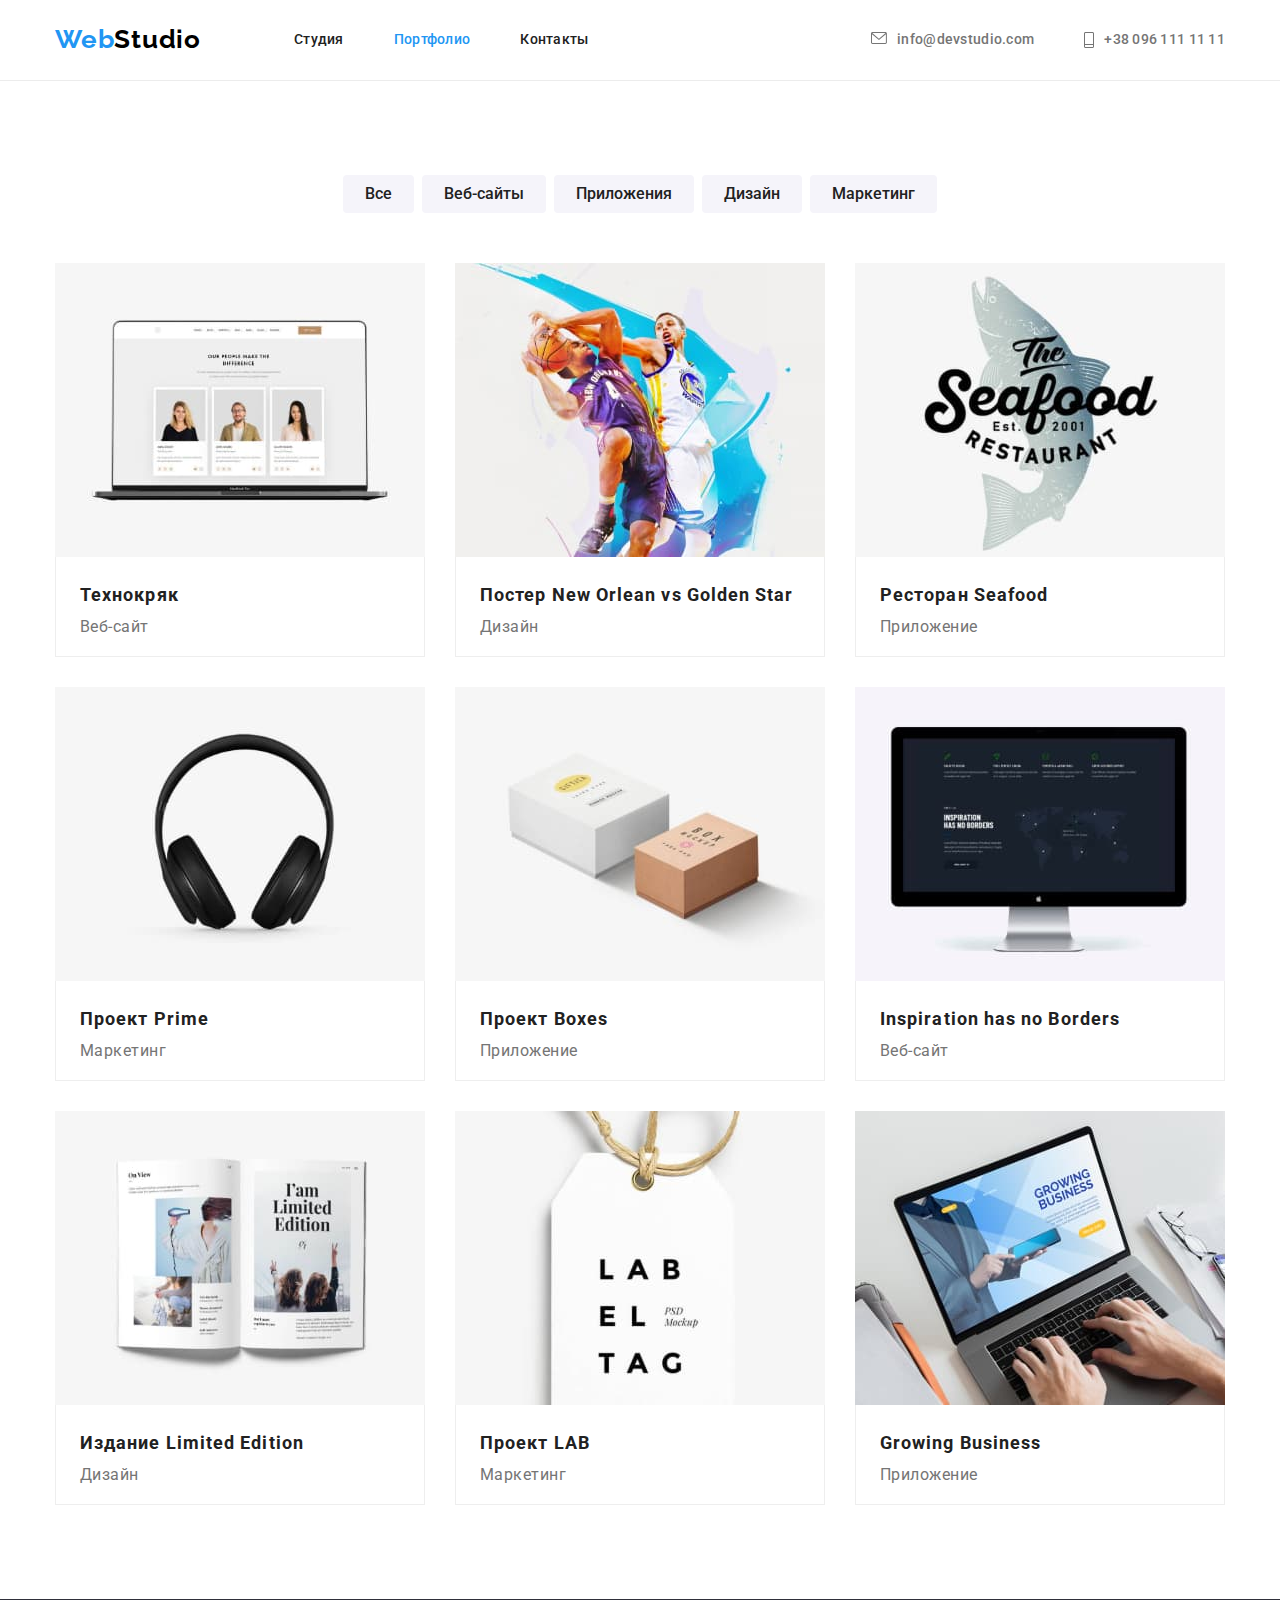
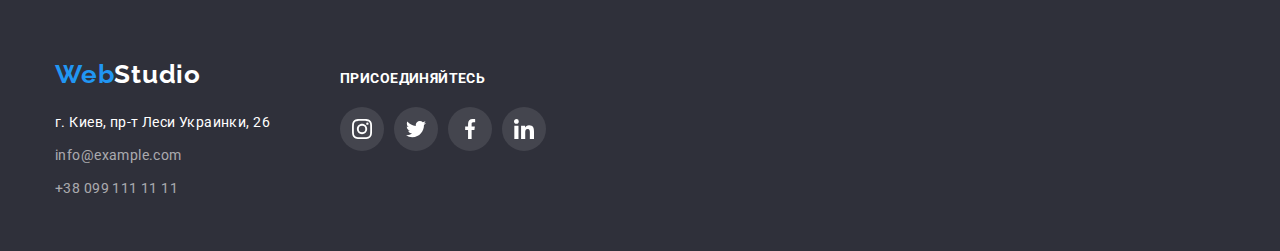
==== portfolio.html @ d6de49e4 "hw04 files added" ====
<!DOCTYPE html>
<html lang="ru">
  <head>
    <meta charset="UTF-8" />
    <meta http-equiv="X-UA-Compatible" content="IE=edge" />
    <meta name="viewport" content="width=device-width, initial-scale=1.0" />
    <title>Portfolio</title>

    <link rel="preconnect" href="https://fonts.gstatic.com" />
    <link
      href="https://fonts.googleapis.com/css2?family=Raleway:wght@700&family=Roboto:wght@400;500;700;900&display=swap"
      rel="stylesheet"
    />

    <link
      rel="stylesheet"
      href="https://cdnjs.cloudflare.com/ajax/libs/modern-normalize/1.0.0/modern-normalize.min.css"
    />

    <link rel="stylesheet" href="css/styles.css" />
  </head>
  <body>
    <!--Шапка сайта-->
    <header class="header">
      <div class="container">
        <nav class="header-text">
          <a class="link logo header-logo" href="index.html"
            >Web<span class="studio logo">Studio</span></a
          >
          <ul class="list header-text">
            <li class="menu-item">
              <a class="link" href="index.html">Студия</a>
            </li>
            <li class="menu-item">
              <a class="link current" href="portfolio.html">Портфолио</a>
            </li>
            <li class="menu-item">
              <a class="link" href="">Контакты</a>
            </li>
          </ul>
        </nav>
        <ul class="list header-text contact">
          <li class="menu-item">
            <a class="link" href="mailto:info@devstudio.com">
              <svg class="e-mail">
                <use href="./images/icons.svg#icon-envelope-hover"></use></svg
              >info@devstudio.com</a
            >
          </li>
          <li class="menu-item">
            <a class="link" href="tel:+380961111111"
              ><svg class="phone">
                <use href="./images/icons.svg#icon-phone"></use></svg
              >+38 096 111 11 11</a
            >
          </li>
        </ul>
      </div>
    </header>
    <main>
      <!-- Примеры работ -->
      <section class="section-portfolio">
        <div class="container">
          <h1 class="vanish">Portfolio</h1>
          <!--Фильтры портфолио-->
          <ul class="list filter">
            <li>
              <button class="btn" type="button">Все</button>
            </li>
            <li>
              <button class="btn" type="button">Веб-сайты</button>
            </li>
            <li>
              <button class="btn" type="button">Приложения</button>
            </li>
            <li>
              <button class="btn" type="button">Дизайн</button>
            </li>
            <li>
              <button class="btn" type="button">Маркетинг</button>
            </li>
          </ul>
          <!--Работы-->

          <ul class="list projects">
            <li class="project-item">
              <img
                src="./images/portfolio/technocrack.jpg"
                alt="ноутбук"
                width="370"
              />
              <div class="label">
                <h3 class="project-name">Технокряк</h3>
                <p class="project-type">Веб-сайт</p>
              </div>
            </li>
            <li class="project-item">
              <img
                src="./images/portfolio/orlean.jpg"
                alt="игроки в баскетбол"
                width="370"
              />
              <div class="label">
                <h3 class="project-name">Постер New Orlean vs Golden Star</h3>

                <p class="project-type">Дизайн</p>
              </div>
            </li>
            <li class="project-item">
              <img
                src="./images/portfolio/seafood.jpg"
                alt="рыба"
                width="370"
              />
              <div class="label">
                <h3 class="project-name">Ресторан Seafood</h3>
                <p class="project-type">Приложение</p>
              </div>
            </li>
            <li class="project-item">
              <img
                src="./images/portfolio/prime.jpg"
                alt="наушники"
                width="370"
              />
              <div class="label">
                <h3 class="project-name">Проект Prime</h3>
                <p class="project-type">Маркетинг</p>
              </div>
            </li>
            <li class="project-item">
              <img src="./images/portfolio/box.jpg" alt="коробки" width="370" />
              <div class="label">
                <h3 class="project-name">Проект Boxes</h3>
                <p class="project-type">Приложение</p>
              </div>
            </li>
            <li class="project-item">
              <img
                src="./images/portfolio/inspiration.jpg"
                alt="монитор"
                width="370"
              />
              <div class="label">
                <h3 class="project-name">Inspiration has no Borders</h3>
                <p class="project-type">Веб-сайт</p>
              </div>
            </li>
            <li class="project-item">
              <img
                src="./images/portfolio/limited.jpg"
                alt="книга"
                width="370"
              />
              <div class="label">
                <h3 class="project-name">Издание Limited Edition</h3>
                <p class="project-type">Дизайн</p>
              </div>
            </li>
            <li class="project-item">
              <img
                src="./images/portfolio/lab.jpg"
                alt="этикетка"
                width="370"
              />
              <div class="label">
                <h3 class="project-name">Проект LAB</h3>
                <p class="project-type">Маркетинг</p>
              </div>
            </li>
            <li class="project-item">
              <img
                src="./images/portfolio/business.jpg"
                alt="ноутбук бизнесмена"
                width="370"
              />
              <div class="label">
                <h3 class="project-name">Growing Business</h3>
                <p class="project-type">Приложение</p>
              </div>
            </li>
          </ul>
        </div>
      </section>
    </main>
    <!--Подвал-->
    <footer class="footer">
      <div class="container">
        <div class="foter-content">
          <div class="address-block">
            <a class="link logo" href="index.html"
              >Web<span class="studio-white">Studio</span></a
            >
            <address class="address">
              <ul class="list">
                <li class="address-white">г. Киев, пр-т Леси Украинки, 26</li>
                <li class="footer-mail">
                  <a class="link" href="mailto:info@example.com"
                    >info@example.com</a
                  >
                </li>
                <li class="footer-phone">
                  <a class="link" href="tel:+380991111111">+38 099 111 11 11</a>
                </li>
              </ul>
            </address>
          </div>

          <div class="contact-links">
            <p class="connect">присоединяйтесь</p>
            <ul class="list links-list">
              <li>
                <a
                  href="https://www.instagram.com/"
                  target="_blank"
                  rel="noopener nofollower"
                  class="link studio-link"
                  aria-label="instagram"
                >
                  <svg class="studio-social">
                    <use href="./images/icons.svg#icon-instagram"></use>
                  </svg>
                </a>
              </li>
              <li>
                <a
                  href="https://www.twitter.com/"
                  target="_blank"
                  rel="noopener nofollower"
                  class="link studio-link"
                  aria-label="twitter"
                >
                  <svg class="studio-social">
                    <use href="./images/icons.svg#icon-twitter"></use>
                  </svg>
                </a>
              </li>
              <li>
                <a
                  href="https://www.facebook.com/"
                  target="_blank"
                  rel="noopener nofollower"
                  class="link studio-link"
                  aria-label="facebook"
                >
                  <svg class="studio-social">
                    <use href="./images/icons.svg#icon-facebook"></use>
                  </svg>
                </a>
              </li>
              <li>
                <a
                  href="https://www.linkedin.com/"
                  target="_blank"
                  rel="noopener nofollower"
                  class="link studio-link"
                  aria-label="linkedin"
                >
                  <svg class="studio-social">
                    <use href="./images/icons.svg#icon-linkedin"></use>
                  </svg>
                </a>
              </li>
            </ul>
          </div>
        </div>
      </div>
    </footer>
  </body>
</html>
---- css/styles.css ----
:root {
  --main-text-cl: #757575;
  --title-cl: #212121;
  --accent-cl: #2196f3;
  --alt-text-cl: #ffffff;

  --dark-bg: #2f303a;
  --second-bg: #e5e5e5;
  --btn-bg: #f5f4fa;

  --main-font: "Roboto", sans-serif;
  --title-font: "Raleway", sans-serif;
}
body {
  font-family: var(--main-font);
  font-size: 14px;
  line-height: 1.7;
  letter-spacing: 0.03em;
  color: var(--main-text-cl);
}
.link {
  color: inherit;
  text-decoration: none;
}
.link:hover,
.link.focus {
  color: var(--accent-cl);
}
.current {
  color: var(--accent-cl);
}
.list {
  list-style: none;
  margin: 0;
  padding-left: 0;
}
.address {
  font-style: inherit;
}

.btn {
  cursor: pointer;
  color: var(--title-cl);
  background-color: var(--btn-bg);
  border-width: 0px;
  border-radius: 4px;
  font-size: 16px;
  line-height: 1.6;
  padding: 6px 22px 6px 22px;
  font-weight: 500;
  min-height: 38px;
}
.btn:hover,
.btn:focus {
  color: var(--alt-text-cl);
  background-color: var(--accent-cl);
  box-shadow: 0px 3px 1px rgba(0, 0, 0, 0.1), 0px 1px 2px rgba(0, 0, 0, 0.08),
    0px 2px 2px rgba(0, 0, 0, 0.12);
}

.container {
  width: 1200px;
  padding-left: 15px;
  padding-right: 15px;
  margin-left: auto;
  margin-right: auto;
}

h1,
h2,
h3,
p,
img {
  margin: 0px;
}

img {
  display: block;
  max-width: 100%;
}

/* Шапка сайта*/

.header {
  background-color: var(--alt-text-cl);
  border-bottom: 1px solid #ececec;
}
.header-text {
  font-weight: 500;
  line-height: 1;
  letter-spacing: 0.02em;
  color: var(--title-cl);
  display: inline-flex;
}

.contact {
  color: inherit;
  margin-left: auto;
}

.logo {
  font-family: Raleway;
  font-style: normal;
  font-weight: 700;
  font-size: 26px;
  line-height: 1.2;
  letter-spacing: 0.03em;
  color: #2196f3;
}
.header-logo {
  margin-top: 24px;
  margin-right: 93px;
  margin-bottom: 25px;
  margin-left: auto;
}

.studio {
  color: black;
}

.studio-white {
  color: var(--alt-text-cl);
}

.menu-item:not(:last-child) {
  margin-right: 50px;
}

.menu-item {
  padding-top: 32px;
  padding-bottom: 32px;
}

.e-mail {
  width: 16px;
  height: 12px;
  fill: var(--main-text-cl);
  margin-right: 10px;
  display: flex;
  flex-direction: column;
  justify-content: center;
  float: left;
}

.phone {
  width: 10px;
  height: 16px;
  fill: var(--main-text-cl);
  margin-right: 10px;
  display: flex;
  flex-direction: column;
  justify-content: center;
  float: left;
}

.phone,
.e-mail,
.client-svg,
.client-svg-tile {
  fill: currentColor;
  color: currentColor;
}

.header .container {
  display: flex;
  align-items: center;
}

/*Секция-герой*/
.hero {
  background: var(--dark-bg);
  margin-left: auto;
  margin-right: auto;
  padding-top: 200px;
  padding-bottom: 200px;
  background-image: linear-gradient(
      to bottom,
      rgba(47, 48, 58, 0.4),
      rgba(47, 48, 58, 0.4)
    ),
    url("../images/herobg.jpg");
  max-width: 1600vh;
  background-repeat: no-repeat;
  background-position: center;
}

.big {
  font-size: 44px;
  font-weight: 900;
  line-height: 1.4;
  text-align: center;
  letter-spacing: 0.06em;
  text-transform: uppercase;
  color: var(--alt-text-cl);
}

/*Кнопку в постоянный ховер*/
.service {
  color: var(--alt-text-cl);
  background-color: var(--accent-cl);
  display: block;
  margin-left: auto;
  margin-right: auto;
  min-height: 50px;
  min-width: 200px;
  margin-top: 30px;
}

/*Скрытый заголовок*/
.vanish {
  display: none;
}
/*Преимущества*/

.section-advantages {
  padding-top: 94px;
}

.advantages {
  text-transform: uppercase;
  color: var(--title-cl);
  font-size: 14px;
  padding-bottom: 10px;
}

.advantage-list {
  display: flex;
  flex-wrap: wrap;
  margin-right: -30px;
}

.advantage-card {
  flex-basis: calc(100% / 4 - 30px);
  margin-right: 30px;
}

.advantage-svg {
  width: 70px;
  height: 70px;
}

.adv-svg-tile {
  width: 270px;
  height: 120px;
  background: #f5f4fa;
  border-radius: 4px;
  display: flex;
  justify-content: center;
  padding-top: 25px;
  margin-bottom: 30px;
}

/*Что делаем*/
.section-activities {
  padding-top: 94px;
  padding-bottom: 94px;
}

.title2 {
  font-weight: 700;
  font-size: 36px;
  line-height: 1.17;
  text-align: center;
  letter-spacing: 0.03em;
  color: var(--title-cl);
  margin-bottom: 50px;
}

.activities-list {
  display: flex;
  flex-wrap: wrap;
  margin-right: -30px;
}

.activities {
  flex-basis: calc(100% / 3 - 30px);
  margin-right: 30px;
}

/*Команда*/

.team {
  background-color: var(--btn-bg);
  padding-top: 94px;
  padding-bottom: 94px;
}

.team-list {
  display: flex;
  flex-wrap: wrap;
  margin-right: -30px;
  margin-top: -30px;
}

.team-card {
  flex-basis: calc(100% / 4 - 30px);
  margin-right: 30px;
  margin-top: 30px;
  box-shadow: 0px 1px 3px rgba(0, 0, 0, 0.12), 0px 1px 1px rgba(0, 0, 0, 0.14),
    0px 2px 1px rgba(0, 0, 0, 0.2);
  border-radius: 0px 0px 4px 4px;
}

.team-photo {
  margin-left: auto;
  margin-right: auto;
}

.team-card-text {
  padding-top: 30px;
  word-wrap: normal;
  margin-bottom: 16px;
}

.team-names {
  font-weight: 500;
  font-size: 16px;
  line-height: 1.19;
  letter-spacing: 0.03em;
  color: var(--title-cl);
  margin-bottom: 10px;
  text-align: center;
}
.team-position {
  font-size: 16px;
  line-height: 1.19;
  letter-spacing: 0.03em;
  text-align: center;
}

.team-contacts {
  display: flex;
  padding-bottom: 30px;
  justify-content: center;
}

.team-social {
  fill: #afb1b8;
  width: 20px;
  height: 20px;
}

.team-link {
  display: flex;
  align-items: center;
  justify-content: center;
  width: 44px;
  height: 44px;
  border-radius: 50%;
  margin-right: 10px;
  background-color: rgba(255, 255, 255, 0.1);
}

.team-link:hover,
.team-social:hover,
.team-link:focus,
.team-social:focus {
  fill: var(--alt-text-cl);
  background-color: var(--accent-cl);
}

/*Клиенты*/

.section-clients {
  padding-top: 94px;
  padding-bottom: 94px;
  color: #afb1b8;
}

.clients {
  display: flex;
  flex-wrap: wrap;
  margin-right: -30px;
  margin-top: -30px;
}

.client {
  flex-basis: calc(100% / 6 - 30px);
  margin-right: 30px;
  margin-top: 30px;
  justify-content: center;
}

.client-svg {
  width: 106px;
  height: 60px;
  fill: currentColor;
}

.client-svg-tile {
  border: 1px solid currentColor;
  border-radius: 4px;
  width: 170px;
  height: 92px;
  display: flex;
  justify-content: center;
  padding-top: 15px;
}

/*Футер*/
.footer {
  background: var(--dark-bg);
  color: rgba(255, 255, 255, 0.6);
  height: 252px;
  padding-top: 60px;
}

.foter-content {
  display: flex;
}

.address-block {
  margin-right: 70px;
}
.address-white {
  color: var(--alt-text-cl);
  margin-top: 20px;
}

.footer-mail {
  margin-top: 9px;
}

.footer-phone {
  margin-top: 9px;
}

/*Соцсети*/
.contact-links {
  display: flex;
  flex-wrap: wrap;
  flex-direction: column;
}

.connect {
  text-transform: uppercase;
  font-weight: 700;
  line-height: 1.14;
  color: var(--alt-text-cl);
  margin-bottom: 20px;
  display: flex;
  margin-top: 12px;
}

.links-list {
  display: inline-flex;
}

.studio-link {
  display: flex;
  align-items: center;
  justify-content: center;
  width: 44px;
  height: 44px;
  border-radius: 50%;
  margin-right: 10px;
  background-color: rgba(255, 255, 255, 0.1);
}
.studio-link:hover,
.studio-link:focus {
  background-color: var(--accent-cl);
}

.studio-social {
  fill: var(--alt-text-cl);
  width: 20px;
  height: 20px;
}

/*Portfolio*/
.section-portfolio {
  padding-top: 94px;
  padding-bottom: 94px;
}

.filter {
  display: flex;
  margin-bottom: 50px;
  justify-content: center;
}
.filter > li {
  margin-right: 8px;
}
.filter :last-child {
  margin-right: 0;
}

.project-name {
  font-weight: 700;
  font-size: 18px;
  line-height: 2;
  letter-spacing: 0.06em;
  color: var(--title-cl);
  text-align: left;
}

.project-type {
  font-size: 16px;
  line-height: 1.19;
  letter-spacing: 0.03em;
  text-align: left;
  padding-top: 4px;
}
.projects {
  display: flex;
  flex-wrap: wrap;
  margin-left: -30px;
  margin-top: -30px;
}

.project-item {
  flex-basis: calc(100% / 3 - 30px);
  margin-left: 30px;
  margin-top: 30px;
}

.project-item:hover,
.project-item:focus {
  box-shadow: 0px 1px 1px rgba(0, 0, 0, 0.12), 0px 4px 4px rgba(0, 0, 0, 0.06),
    1px 4px 6px rgba(0, 0, 0, 0.16);
}

.label {
  padding: 20px 24px;
  border: 1px solid #eeeeee;
  border-top: none;
}
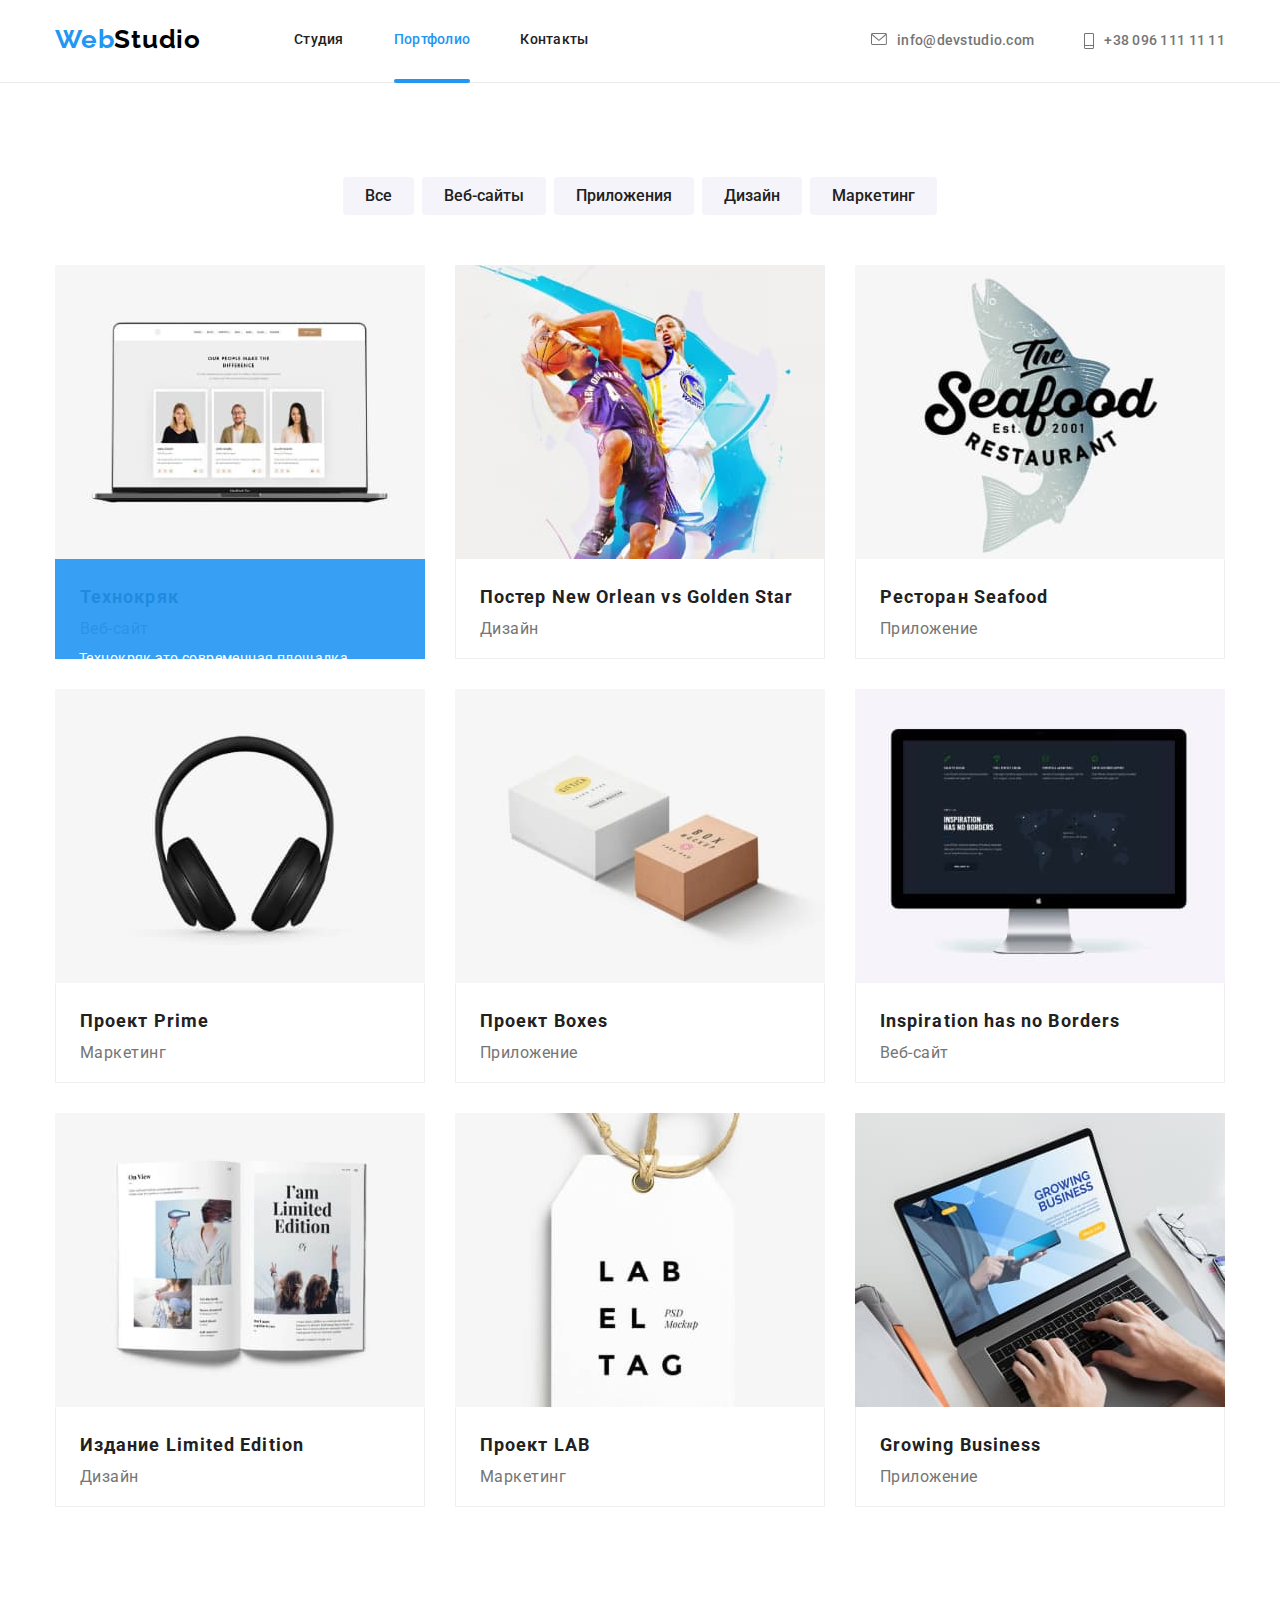
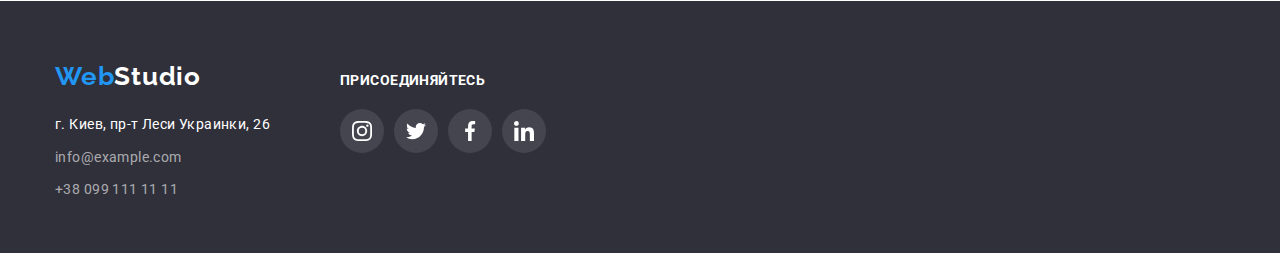
==== commit f47f306d: "Special effects added" ====
--- a/portfolio.html
+++ b/portfolio.html
@@ -84,16 +84,26 @@
 
           <ul class="list projects">
             <li class="project-item">
+              <div class="overlay">
+                <p>
+                  Технокряк это современная площадка распространения
+                  коронавируса. Компании используют эту платформу для цифрового
+                  шпионажа и атак на защищённые сервера конкурентов.
+                </p>
+              </div>
+
               <img
                 src="./images/portfolio/technocrack.jpg"
                 alt="ноутбук"
                 width="370"
               />
+
               <div class="label">
                 <h3 class="project-name">Технокряк</h3>
                 <p class="project-type">Веб-сайт</p>
               </div>
             </li>
+
             <li class="project-item">
               <img
                 src="./images/portfolio/orlean.jpg"
--- a/css/styles.css
+++ b/css/styles.css
@@ -21,6 +21,11 @@
 .link {
   color: inherit;
   text-decoration: none;
+
+  transition-property: color;
+  transition-duration: 250ms;
+  transition-timing-function: cubic-bezier(0.4, 0, 0.2, 1);
+  transition-delay: 0;
 }
 .link:hover,
 .link.focus {
@@ -28,7 +33,22 @@
 }
 .current {
   color: var(--accent-cl);
-}
+  display: block;
+  width: 100%;
+  height: 100%;
+}
+
+.current::after {
+  content: "";
+  display: block;
+  width: 100%;
+  height: 4px;
+  border-radius: 2px;
+  background-color: var(--accent-cl);
+  position: relative;
+  top: 33px;
+}
+
 .list {
   list-style: none;
   margin: 0;
@@ -49,6 +69,11 @@
   padding: 6px 22px 6px 22px;
   font-weight: 500;
   min-height: 38px;
+
+  transition-property: color, background-color, box-shadow;
+  transition-duration: 250ms;
+  transition-timing-function: cubic-bezier(0.4, 0, 0.2, 1);
+  transition-delay: 0;
 }
 .btn:hover,
 .btn:focus {
@@ -194,7 +219,7 @@
   color: var(--alt-text-cl);
 }
 
-/*Кнопку в постоянный ховер*/
+/*Кнопка заказа услуги*/
 .service {
   color: var(--alt-text-cl);
   background-color: var(--accent-cl);
@@ -206,6 +231,19 @@
   margin-top: 30px;
 }
 
+.service:hover {
+  animation: scale 1.5s ease-in-out;
+}
+
+@keyframes scale {
+  5% {
+    transform: scale(0.9);
+  }
+  50% {
+    transform: scale(1);
+  }
+}
+
 /*Скрытый заголовок*/
 .vanish {
   display: none;
@@ -277,6 +315,31 @@
   margin-right: 30px;
 }
 
+.activity-name {
+  text-transform: uppercase;
+  color: var(--alt-text-cl);
+  font-weight: 700;
+  font-size: 14px;
+  line-height: 1.14;
+  letter-spacing: 0.03em;
+}
+
+.gradient {
+  background-image: linear-gradient(
+    to top,
+    rgba(47, 48, 58, 0.8),
+    rgba(47, 48, 58, 0.8)
+  );
+  width: 370px;
+  height: 70px;
+  position: relative;
+  bottom: 70px;
+
+  display: flex;
+  align-items: center;
+  justify-content: center;
+}
+
 /*Команда*/
 
 .team {
@@ -338,6 +401,11 @@
   fill: #afb1b8;
   width: 20px;
   height: 20px;
+
+  transition-property: fill, background-color;
+  transition-duration: 250ms;
+  transition-timing-function: cubic-bezier(0.4, 0, 0.2, 1);
+  transition-delay: 0;
 }
 
 .team-link {
@@ -349,14 +417,21 @@
   border-radius: 50%;
   margin-right: 10px;
   background-color: rgba(255, 255, 255, 0.1);
+
+  transition-property: background-color;
+  transition-duration: 250ms;
+  transition-timing-function: cubic-bezier(0.4, 0, 0.2, 1);
+  transition-delay: 0;
 }
 
 .team-link:hover,
-.team-social:hover,
-.team-link:focus,
-.team-social:focus {
+.team-link:focus {
+  background-color: var(--accent-cl);
+}
+
+.team-link:hover .team-social,
+.team-link:focus .team-social {
   fill: var(--alt-text-cl);
-  background-color: var(--accent-cl);
 }
 
 /*Клиенты*/
@@ -395,6 +470,11 @@
   display: flex;
   justify-content: center;
   padding-top: 15px;
+
+  transition-property: color;
+  transition-duration: 500ms;
+  transition-timing-function: cubic-bezier(0.4, 0, 0.2, 1);
+  transition-delay: 0;
 }
 
 /*Футер*/
@@ -459,12 +539,94 @@
 .studio-link:hover,
 .studio-link:focus {
   background-color: var(--accent-cl);
+
+  transition-property: background-color;
+  transition-duration: 500ms;
+  transition-timing-function: cubic-bezier(0.4, 0, 0.2, 1);
+  transition-delay: 0;
 }
 
 .studio-social {
   fill: var(--alt-text-cl);
   width: 20px;
   height: 20px;
+}
+
+/*Модальное окно*/
+
+.backdrop {
+  position: fixed;
+  top: 0;
+  left: 0;
+  width: 100%;
+  height: 100%;
+  background-color: rgba(0, 0, 0, 0.2);
+}
+
+@keyframes modal-appear {
+  0% {
+    display: none;
+    opacity: 0;
+  }
+
+  1% {
+    display: block;
+    opacity: 0;
+  }
+
+  100% {
+    display: block;
+    opacity: 1;
+  }
+}
+
+.modal {
+  position: absolute;
+  top: 50%;
+  left: 50%;
+  transform: translate(-50%, -50%);
+  width: 528px;
+  height: 581px;
+  padding: 20px;
+  background-color: #fff;
+  color: var(--main-text-cl);
+  box-shadow: 0px 1px 3px rgba(0, 0, 0, 0.12), 0px 1px 1px rgba(0, 0, 0, 0.14),
+    0px 2px 1px rgba(0, 0, 0, 0.2);
+  border-radius: 4px;
+
+  animation: modal-appear 3s ease-out;
+}
+
+.modal-title {
+  font-weight: 700;
+  font-size: 20px;
+  color: var(--title-cl);
+}
+
+.modal-close-btn {
+  position: absolute;
+  top: 15px;
+  right: 15px;
+  width: 30px;
+  height: 30px;
+  border-radius: 50%;
+  background: #ffffff;
+  border: 1px solid rgba(0, 0, 0, 0.1);
+  display: flex;
+  align-items: center;
+  justify-content: center;
+}
+
+.close-svg {
+  fill: #000000;
+  width: 14px;
+  height: 14px;
+}
+
+.is-hidden {
+  visibility: hidden;
+  opacity: 0;
+  pointer-events: none;
 }
 
 /*Portfolio*/
@@ -501,6 +663,7 @@
   text-align: left;
   padding-top: 4px;
 }
+
 .projects {
   display: flex;
   flex-wrap: wrap;
@@ -512,6 +675,8 @@
   flex-basis: calc(100% / 3 - 30px);
   margin-left: 30px;
   margin-top: 30px;
+  position: relative;
+  overflow: hidden;
 }
 
 .project-item:hover,
@@ -525,3 +690,26 @@
   border: 1px solid #eeeeee;
   border-top: none;
 }
+
+.project-item:hover .overlay {
+  transform: translatey(0);
+}
+
+.overlay {
+  display: none;
+  position: absolute;
+  background: rgba(33, 150, 243, 0.9);
+
+  width: 370px;
+  height: 294px;
+
+  transform: translatey(100%);
+  transition: transform 250ms ease;
+
+  color: var(--alt-text-cl);
+
+  display: flex;
+  padding-left: 24px;
+  padding-right: 24px;
+  align-items: center;
+}
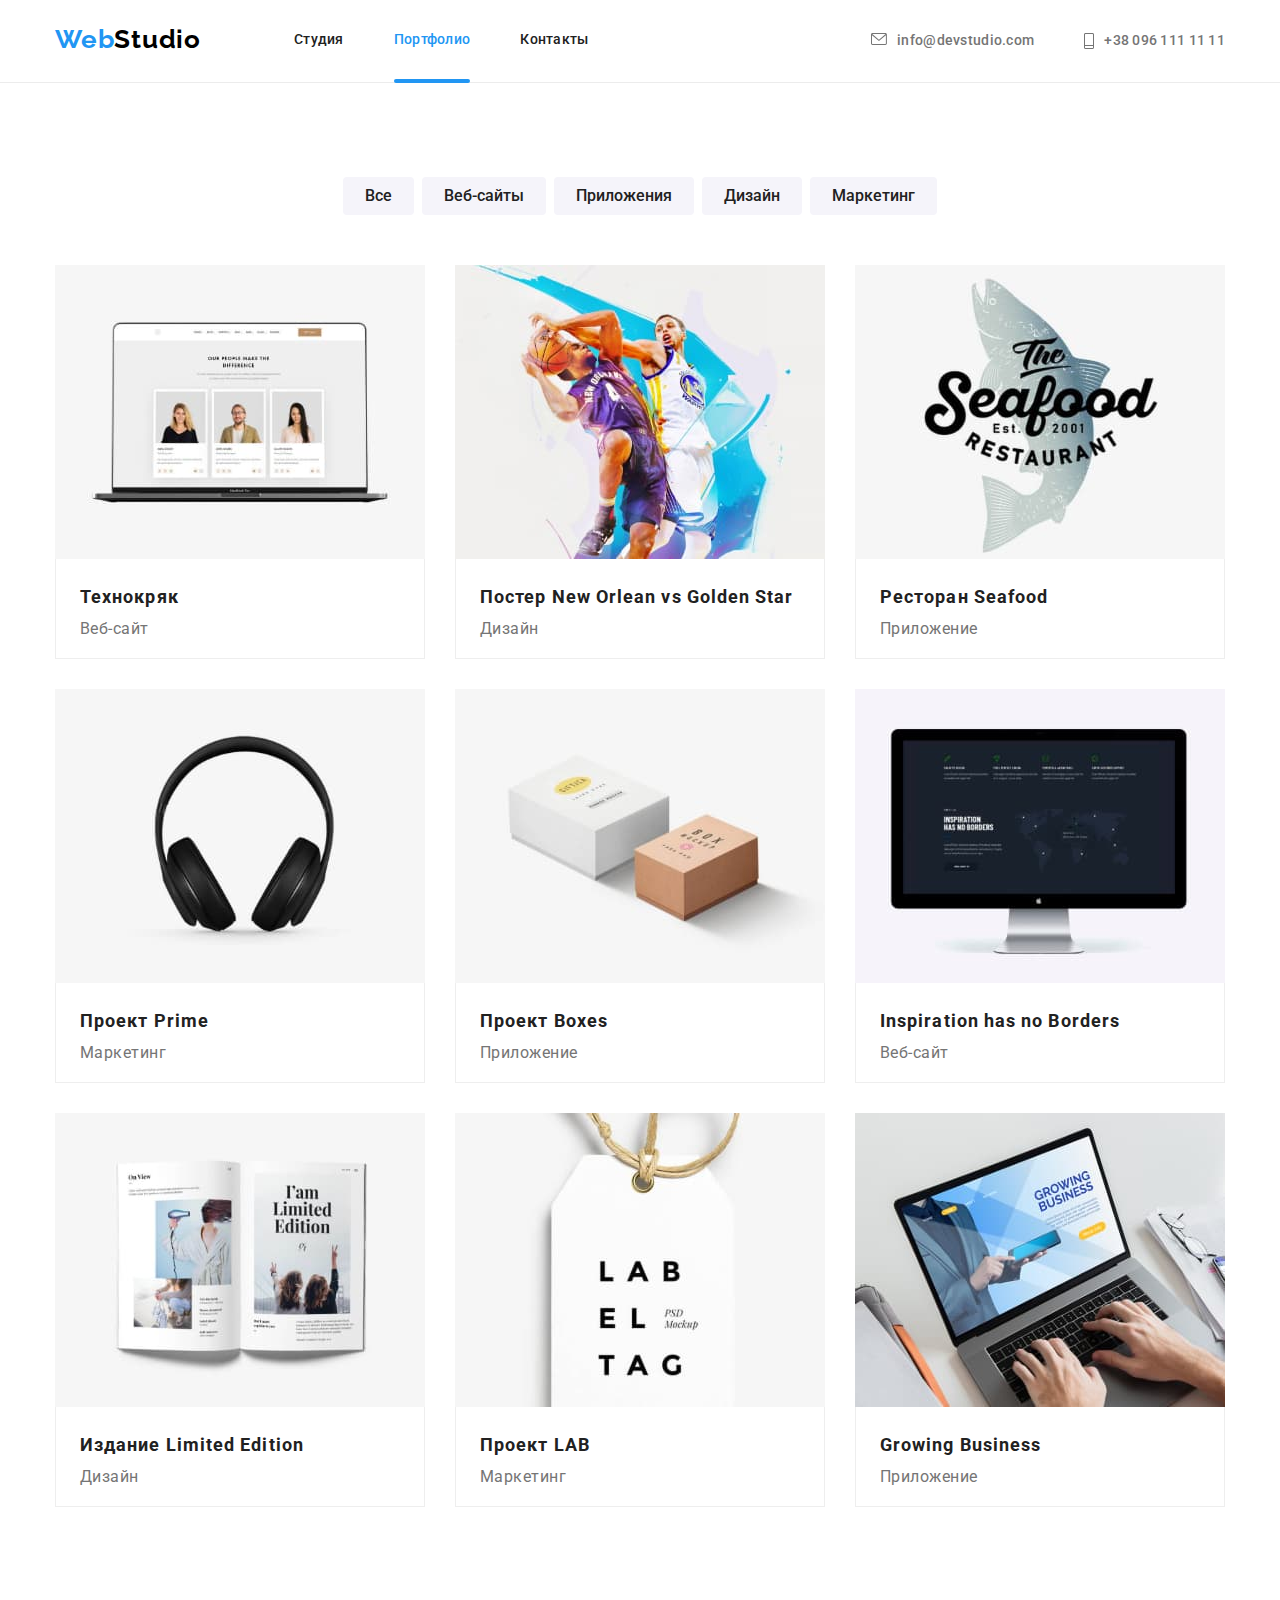
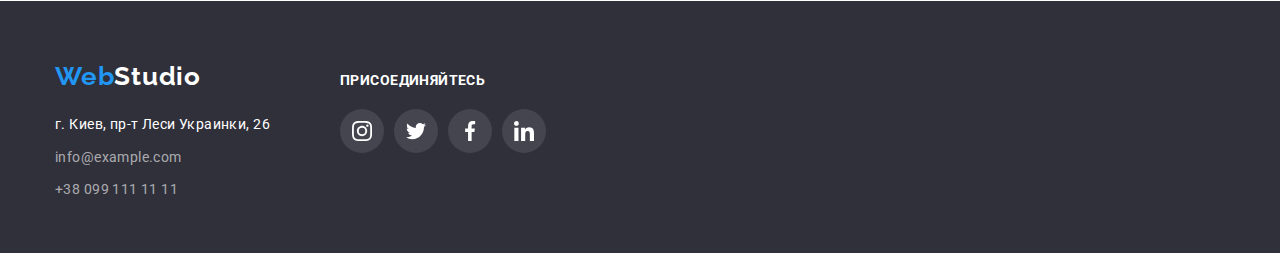
==== commit 4e760d9f: "Portfolio pop-ups added" ====
--- a/portfolio.html
+++ b/portfolio.html
@@ -84,20 +84,20 @@
 
           <ul class="list projects">
             <li class="project-item">
-              <div class="overlay">
-                <p>
-                  Технокряк это современная площадка распространения
-                  коронавируса. Компании используют эту платформу для цифрового
-                  шпионажа и атак на защищённые сервера конкурентов.
-                </p>
-              </div>
-
-              <img
-                src="./images/portfolio/technocrack.jpg"
-                alt="ноутбук"
-                width="370"
-              />
-
+              <div class="overflow">
+                <div class="overlay">
+                  <p>
+                    Технокряк это современная площадка распространения
+                    коронавируса. Компании используют эту платформу для
+                    цифрового шпионажа и атак на защищённые сервера конкурентов.
+                  </p>
+                </div>
+                <img
+                  src="./images/portfolio/technocrack.jpg"
+                  alt="ноутбук"
+                  width="370"
+                />
+              </div>
               <div class="label">
                 <h3 class="project-name">Технокряк</h3>
                 <p class="project-type">Веб-сайт</p>
@@ -105,85 +105,131 @@
             </li>
 
             <li class="project-item">
-              <img
-                src="./images/portfolio/orlean.jpg"
-                alt="игроки в баскетбол"
-                width="370"
-              />
+              <div class="overflow">
+                <div class="overlay">
+                  <p>Крутой постер с баскетболистами.</p>
+                </div>
+                <img
+                  src="./images/portfolio/orlean.jpg"
+                  alt="игроки в баскетбол"
+                  width="370"
+                />
+              </div>
+
               <div class="label">
                 <h3 class="project-name">Постер New Orlean vs Golden Star</h3>
-
                 <p class="project-type">Дизайн</p>
               </div>
             </li>
-            <li class="project-item">
-              <img
-                src="./images/portfolio/seafood.jpg"
-                alt="рыба"
-                width="370"
-              />
+
+            <li class="project-item">
+              <div class="overflow">
+                <div class="overlay">
+                  <p>Фугу не едят только слабаки!</p>
+                </div>
+                <img
+                  src="./images/portfolio/seafood.jpg"
+                  alt="рыба"
+                  width="370"
+                />
+              </div>
               <div class="label">
                 <h3 class="project-name">Ресторан Seafood</h3>
                 <p class="project-type">Приложение</p>
               </div>
             </li>
-            <li class="project-item">
-              <img
-                src="./images/portfolio/prime.jpg"
-                alt="наушники"
-                width="370"
-              />
+
+            <li class="project-item">
+              <div class="overflow">
+                <div class="overlay">
+                  <p>Стандартные наушники по космическим ценам.</p>
+                </div>
+                <img
+                  src="./images/portfolio/prime.jpg"
+                  alt="наушники"
+                  width="370"
+                />
+              </div>
               <div class="label">
                 <h3 class="project-name">Проект Prime</h3>
                 <p class="project-type">Маркетинг</p>
               </div>
             </li>
             <li class="project-item">
-              <img src="./images/portfolio/box.jpg" alt="коробки" width="370" />
+              <div class="overflow">
+                <div class="overlay">
+                  <p>Спрячь коробку в коробку...</p>
+                </div>
+                <img
+                  src="./images/portfolio/box.jpg"
+                  alt="коробки"
+                  width="370"
+                />
+              </div>
               <div class="label">
                 <h3 class="project-name">Проект Boxes</h3>
                 <p class="project-type">Приложение</p>
               </div>
             </li>
             <li class="project-item">
-              <img
-                src="./images/portfolio/inspiration.jpg"
-                alt="монитор"
-                width="370"
-              />
+              <div class="overflow">
+                <div class="overlay">
+                  <p>Музы цифрового мира.</p>
+                </div>
+                <img
+                  src="./images/portfolio/inspiration.jpg"
+                  alt="монитор"
+                  width="370"
+                />
+              </div>
               <div class="label">
                 <h3 class="project-name">Inspiration has no Borders</h3>
                 <p class="project-type">Веб-сайт</p>
               </div>
             </li>
             <li class="project-item">
-              <img
-                src="./images/portfolio/limited.jpg"
-                alt="книга"
-                width="370"
-              />
+              <div class="overflow">
+                <div class="overlay">
+                  <p>Лучший друг писателей!</p>
+                </div>
+                <img
+                  src="./images/portfolio/limited.jpg"
+                  alt="книга"
+                  width="370"
+                />
+              </div>
               <div class="label">
                 <h3 class="project-name">Издание Limited Edition</h3>
                 <p class="project-type">Дизайн</p>
               </div>
             </li>
             <li class="project-item">
-              <img
-                src="./images/portfolio/lab.jpg"
-                alt="этикетка"
-                width="370"
-              />
+              <div class="overflow">
+                <div class="overlay">
+                  <p>Лаборатория этикеток.</p>
+                </div>
+                <img
+                  src="./images/portfolio/lab.jpg"
+                  alt="этикетка"
+                  width="370"
+                />
+              </div>
               <div class="label">
                 <h3 class="project-name">Проект LAB</h3>
                 <p class="project-type">Маркетинг</p>
               </div>
             </li>
             <li class="project-item">
-              <img
-                src="./images/portfolio/business.jpg"
-                alt="ноутбук бизнесмена"
-                width="370"
-              />
+              <div class="overflow">
+                <div class="overlay">
+                  <p>Расти бизнес большой и маленький!</p>
+                </div>
+                <img
+                  src="./images/portfolio/business.jpg"
+                  alt="ноутбук бизнесмена"
+                  width="370"
+                />
+              </div>
               <div class="label">
                 <h3 class="project-name">Growing Business</h3>
                 <p class="project-type">Приложение</p>
--- a/css/styles.css
+++ b/css/styles.css
@@ -675,8 +675,6 @@
   flex-basis: calc(100% / 3 - 30px);
   margin-left: 30px;
   margin-top: 30px;
-  position: relative;
-  overflow: hidden;
 }
 
 .project-item:hover,
@@ -713,3 +711,8 @@
   padding-right: 24px;
   align-items: center;
 }
+
+.overflow {
+  position: relative;
+  overflow: hidden;
+}
